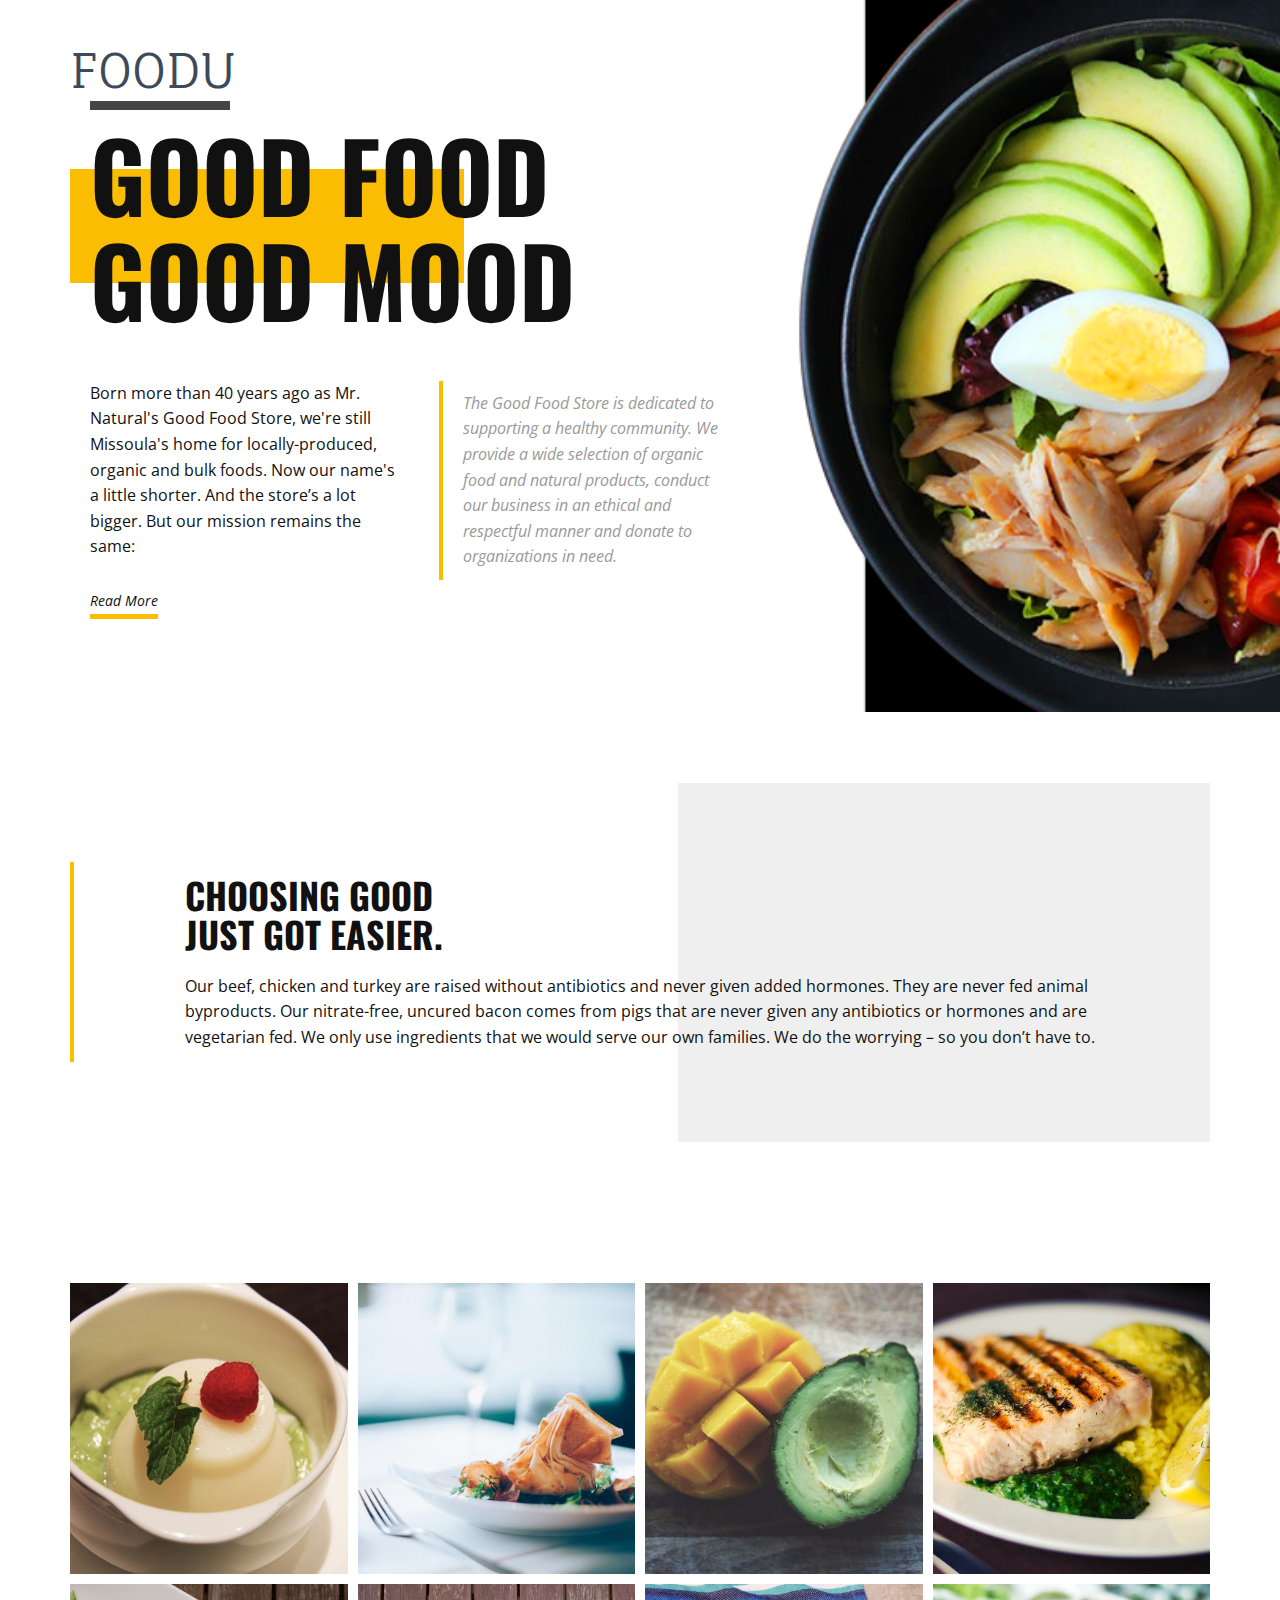
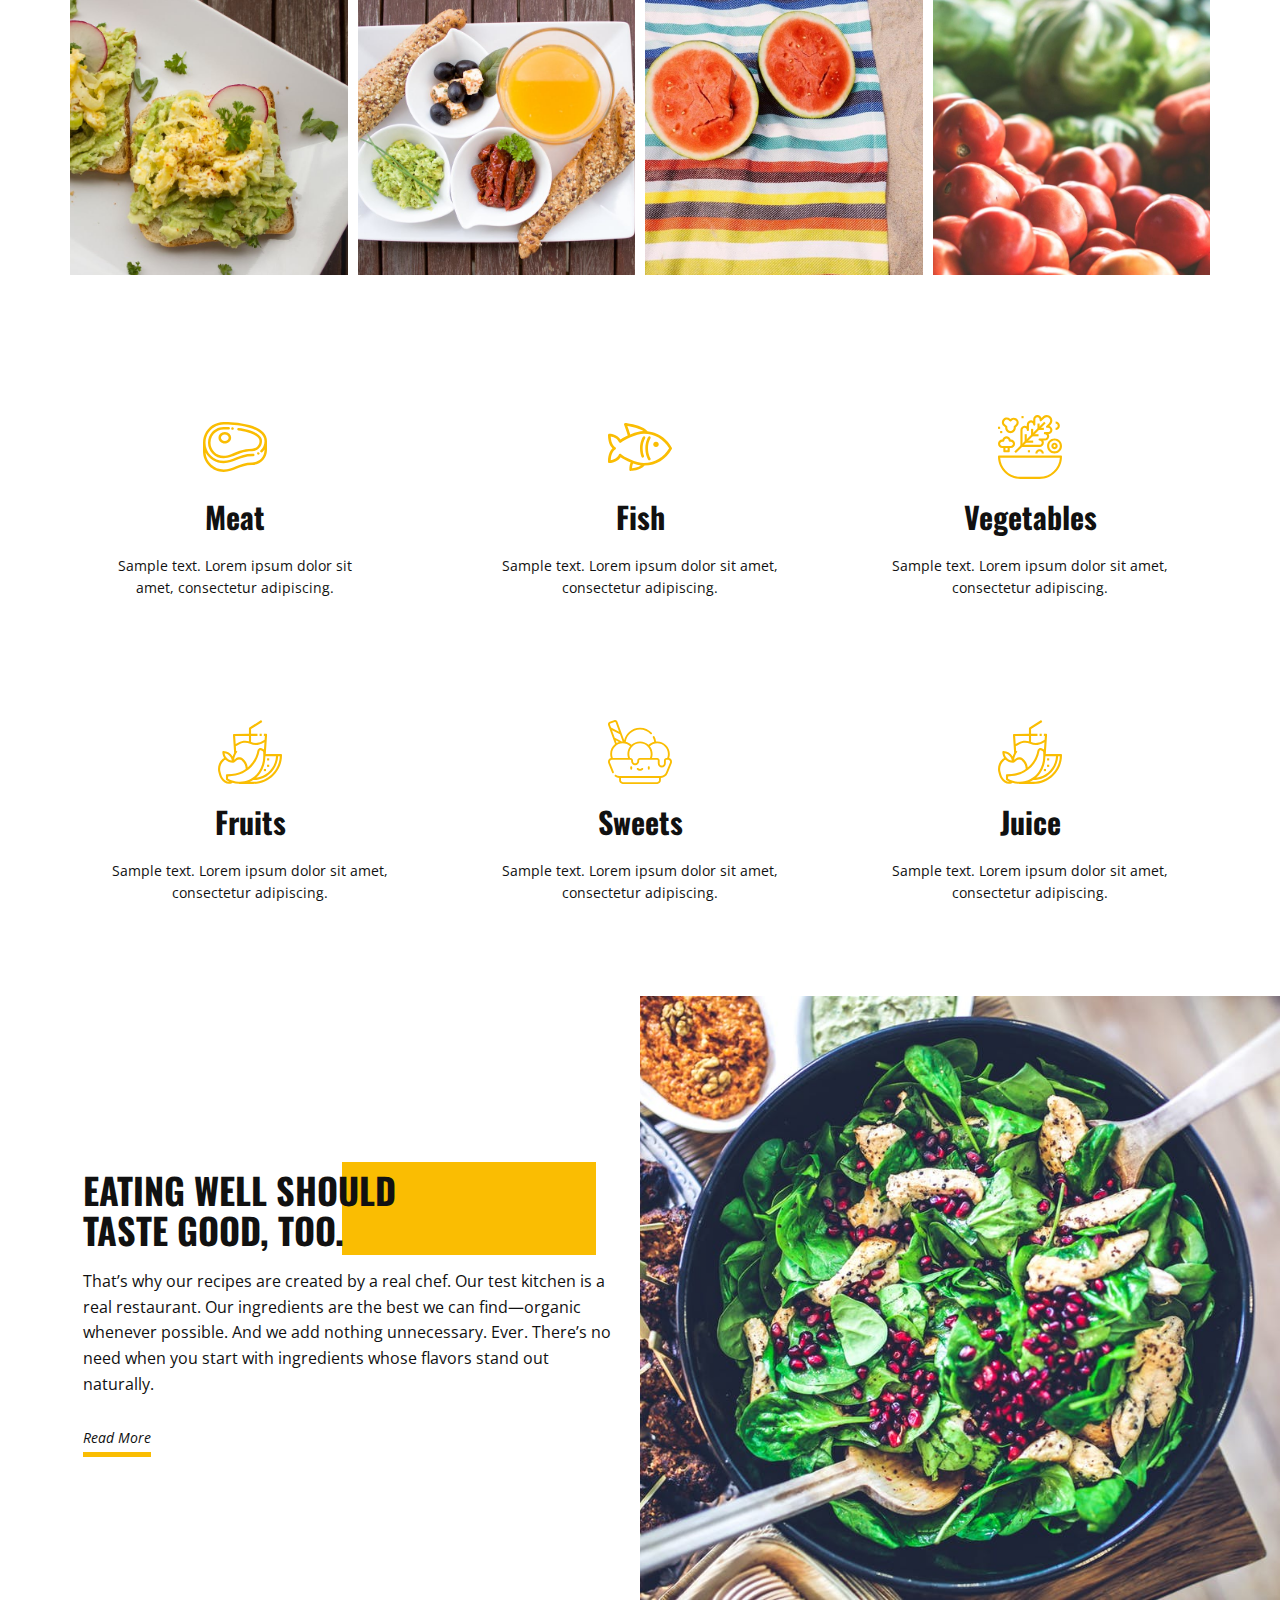
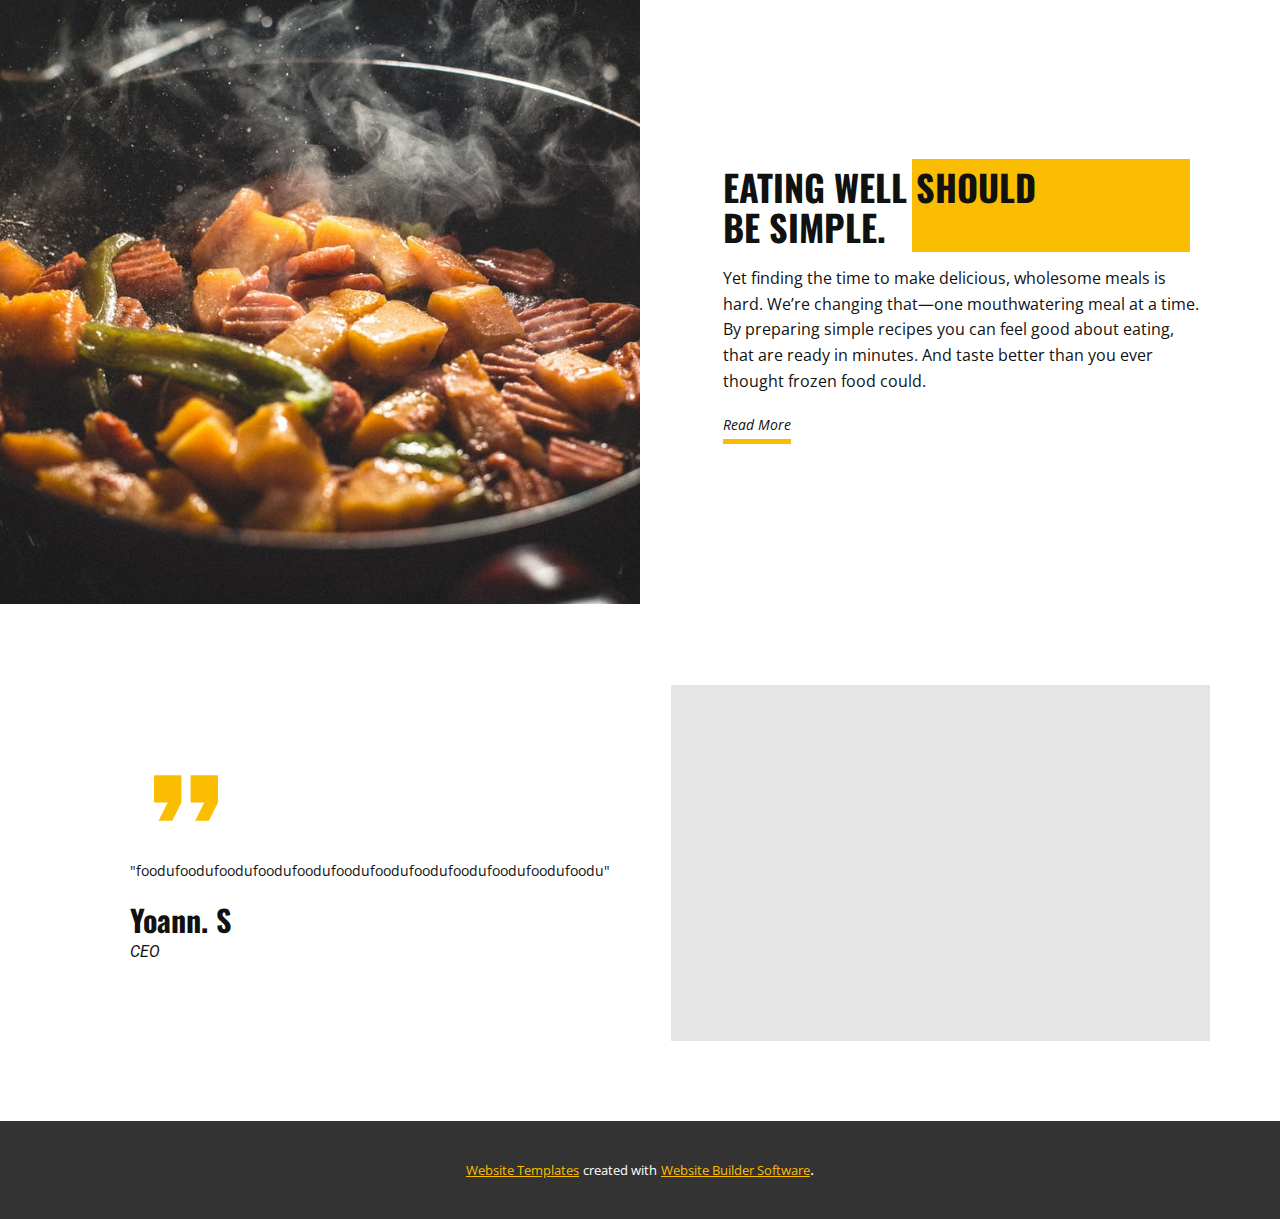
==== index.html @ 636ec225 "import nicepage template" ====
<!DOCTYPE html>
<html style="font-size: 16px;" lang="en"><head>
    <meta name="viewport" content="width=device-width, initial-scale=1.0">
    <meta charset="utf-8">
    <meta name="keywords" content="GOOD FOOD
GOOD MOOD, CHOOSING GOOD
JUST GOT EASIER., EATING WELL SHOULD TASTE GOOD, TOO., EATING WELL SHOULDBE SIMPLE.">
    <meta name="description" content="">
    <title>FOODU</title>
    <link rel="stylesheet" href="nicepage.css" media="screen">
<link rel="stylesheet" href="FOODU.css" media="screen">
    <script class="u-script" type="text/javascript" src="jquery-1.9.1.min.js" defer=""></script>
    <script class="u-script" type="text/javascript" src="nicepage.js" defer=""></script>
    <meta name="generator" content="Nicepage 5.5.0, nicepage.com">
    <link id="u-theme-google-font" rel="stylesheet" href="https://fonts.googleapis.com/css?family=Roboto:100,100i,300,300i,400,400i,500,500i,700,700i,900,900i|Open+Sans:300,300i,400,400i,500,500i,600,600i,700,700i,800,800i">
    <link id="u-page-google-font" rel="stylesheet" href="https://fonts.googleapis.com/css?family=Oswald:200,300,400,500,600,700|Fauna+One:400">
    
    
    
    
    
    
    
    
    <script type="application/ld+json">{
		"@context": "http://schema.org",
		"@type": "Organization",
		"name": ""
}</script>
    <meta name="theme-color" content="#fabd02">
    <meta property="og:title" content="FOODU">
    <meta property="og:type" content="website">
  <meta data-intl-tel-input-cdn-path="intlTelInput/"></head>
  <body data-home-page="https://website4109199.nicepage.io/FOODU.html?version=cc83114f-f279-48e8-bfd9-7472bf4fb6cc" data-home-page-title="FOODU" class="u-body u-xl-mode" data-lang="en"> 
    <section class="u-clearfix u-section-1" id="sec-5e06">
      <img src="images/d42af3f464955b038c7b12a3b7f259b6.png" alt="" class="u-expanded-height-lg u-expanded-height-md u-expanded-height-xl u-image u-image-default u-image-1" data-image-width="307" data-image-height="468">
      <h1 class="u-custom-font u-text u-text-default u-text-palette-2-dark-2 u-text-1">FOODU</h1>
      <div class="u-clearfix u-layout-wrap u-layout-wrap-1">
        <div class="u-layout" style="">
          <div class="u-layout-col" style="">
            <div class="u-size-30" style="">
              <div class="u-layout-row" style="">
                <div class="u-layout-cell u-left-cell u-right-cell u-size-60 u-layout-cell-1">
                  <div class="u-container-layout">
                    <div class="u-border-9 u-border-grey-dark-1 u-line u-line-horizontal u-line-1"></div>
                    <div class="u-palette-1-base u-shape u-shape-rectangle u-shape-1"></div>
                    <h1 class="u-custom-font u-font-oswald u-text u-title u-text-2">GOOD FOOD <br>GOOD MOOD&nbsp;<br>
                    </h1>
                  </div>
                </div>
              </div>
            </div>
            <div class="u-size-30">
              <div class="u-layout-row">
                <div class="u-layout-cell u-left-cell u-size-30 u-layout-cell-2">
                  <div class="u-container-layout">
                    <p class="u-text u-text-3">Born more than 40 years ago as Mr. Natural's Good Food Store, we're still Missoula's home for locally-produced, organic and bulk foods. Now our name's a little shorter. And the store’s a lot bigger. But our mission remains the same:</p>
                    <a href="#" class="u-border-5 u-border-palette-1-base u-link u-text-body-color u-link-1">Read More</a>
                  </div>
                </div>
                <div class="u-layout-cell u-right-cell u-size-30 u-layout-cell-3">
                  <div class="u-container-layout">
                    <blockquote class="u-custom-font u-text u-text-font u-text-grey-40 u-text-4">The Good Food Store is dedicated to supporting a healthy community. We provide a wide selection of organic food and natural products, conduct our business in an ethical and respectful manner and donate to organizations in need.</blockquote>
                  </div>
                </div>
              </div>
            </div>
          </div>
        </div>
      </div>
    </section>
    <section class="u-clearfix u-section-2" id="sec-4f2b">
      <div class="u-clearfix u-sheet u-sheet-1">
        <div class="u-align-left u-grey-10 u-opacity u-opacity-60 u-right-0 u-shape u-shape-1"></div>
        <div class="u-align-left u-group u-group-1">
          <div class="u-container-layout u-valign-middle u-container-layout-1">
            <h2 class="u-align-left-xs u-custom-font u-font-oswald u-text u-text-1">CHOOSING GOOD <br>JUST GOT EASIER.
            </h2>
            <p class="u-text u-text-2">Our beef, chicken and turkey are raised without antibiotics and never given added hormones. They are never fed animal byproducts. Our nitrate-free, uncured bacon comes from pigs that are never given any antibiotics or hormones and are vegetarian fed. We only use ingredients that we would serve our own families. We do the worrying – so you don’t have to.</p>
          </div>
        </div>
        <div class="u-align-left u-border-4 u-border-palette-1-base u-left-0 u-line u-line-vertical u-line-1"></div>
      </div>
    </section>
    <section class="u-clearfix u-section-3" id="sec-b7d1">
      <div class="u-clearfix u-sheet u-sheet-1">
        <div class="u-clearfix u-expanded-width u-gutter-10 u-layout-wrap u-layout-wrap-1">
          <div class="u-gutter-0 u-layout">
            <div class="u-layout-col">
              <div class="u-size-30">
                <div class="u-layout-row">
                  <div class="u-image u-layout-cell u-left-cell u-size-15 u-size-30-md u-image-1" data-image-width="1280" data-image-height="800">
                    <div class="u-container-layout"></div>
                  </div>
                  <div class="u-image u-layout-cell u-size-15 u-size-30-md u-image-2" data-image-width="1280" data-image-height="800">
                    <div class="u-container-layout"></div>
                  </div>
                  <div class="u-image u-layout-cell u-size-15 u-size-30-md u-image-3" data-image-width="1280" data-image-height="800">
                    <div class="u-container-layout"></div>
                  </div>
                  <div class="u-image u-layout-cell u-right-cell u-size-15 u-size-30-md u-image-4">
                    <div class="u-container-layout"></div>
                  </div>
                </div>
              </div>
              <div class="u-size-30">
                <div class="u-layout-row">
                  <div class="u-image u-layout-cell u-left-cell u-size-15 u-size-30-md u-image-5">
                    <div class="u-container-layout"></div>
                  </div>
                  <div class="u-image u-layout-cell u-size-15 u-size-30-md u-image-6">
                    <div class="u-container-layout"></div>
                  </div>
                  <div class="u-image u-layout-cell u-size-15 u-size-30-md u-image-7" data-image-width="1280" data-image-height="800">
                    <div class="u-container-layout"></div>
                  </div>
                  <div class="u-image u-layout-cell u-right-cell u-size-15 u-size-30-md u-image-8" data-image-width="1280" data-image-height="800">
                    <div class="u-container-layout"></div>
                  </div>
                </div>
              </div>
            </div>
          </div>
        </div>
      </div>
    </section>
    <section class="u-clearfix u-section-4" id="sec-9561">
      <div class="u-clearfix u-sheet u-sheet-1">
        <div class="u-clearfix u-expanded-width u-gutter-30 u-layout-wrap u-layout-wrap-1">
          <div class="u-gutter-0 u-layout">
            <div class="u-layout-col">
              <div class="u-size-30">
                <div class="u-layout-row">
                  <div class="u-layout-cell u-left-cell u-size-20 u-layout-cell-1">
                    <div class="u-container-layout u-container-layout-1"><span class="u-icon u-text-palette-1-base u-icon-1"><svg class="u-svg-link" preserveAspectRatio="xMidYMin slice" viewBox="0 0 512 512" style="undefined"><use xlink:href="#svg-7965"></use></svg><svg class="u-svg-content" viewBox="0 0 512 512" x="0px" y="0px" id="svg-7965" style="enable-background:new 0 0 512 512;"><g><g><path d="M468.467,125.688c-23.347-18.607-56.3-33.841-97.944-45.277c-80.091-21.994-170.408-24.368-205.522-24.368    C74.019,56.043,0,130.063,0,221.045v69.91c0,90.983,74.019,165.002,165.001,165.002c41.953,0,73.46-13.142,106.817-27.056    c34.496-14.389,70.165-29.267,120.331-29.267c66.086,0,119.851-53.766,119.851-119.851v-69.91    C512,177.034,497.353,148.71,468.467,125.688z M460.046,296.642c3.786,4.023,10.115,4.212,14.136,0.427    c6.782-6.386,12.748-13.501,17.818-21.162v3.876c0,55.059-44.793,99.851-99.851,99.851c-54.17,0-91.718,15.662-128.03,30.808    c-31.457,13.121-61.169,25.515-99.118,25.515c-76.82,0-139.869-60.053-144.693-135.678c28.08,51.073,82.409,85.766,144.693,85.766    c41.953,0,73.46-13.142,106.817-27.056c34.496-14.389,70.165-29.267,120.331-29.267c3.727,0,7.492-0.176,11.192-0.522    c5.499-0.515,9.539-5.39,9.024-10.889c-0.515-5.498-5.396-9.537-10.889-9.023c-3.083,0.288-6.22,0.435-9.327,0.435    c-54.17,0-91.718,15.662-128.03,30.808c-31.457,13.121-61.169,25.515-99.118,25.515c-79.954,0-145.001-65.047-145.001-145    c0-79.954,65.047-145.002,145.001-145.002c34.303,0,122.481,2.305,200.226,23.654C449.347,122.799,492,159.867,492,209.873    c0,27.295-11.492,53.769-31.528,72.633C456.451,286.292,456.26,292.621,460.046,296.642z"></path>
</g>
</g><g><g><path d="M451.823,303.025c-2.352-4.997-8.311-7.142-13.306-4.79c-0.072,0.033-0.167,0.08-0.238,0.115    c-4.939,2.47-6.941,8.477-4.472,13.416c1.752,3.504,5.284,5.53,8.953,5.53c1.482,0,2.986-0.331,4.404-1.028    C452.067,313.875,454.154,307.978,451.823,303.025z"></path>
</g>
</g><g><g><path d="M237.188,98.862l-0.515-0.042c-5.514-0.43-10.325,3.668-10.764,9.174c-0.439,5.505,3.668,10.324,9.173,10.764l0.511,0.04    c0.271,0.022,0.54,0.033,0.808,0.033c5.161,0,9.538-3.97,9.958-9.203C246.799,104.122,242.693,99.303,237.188,98.862z"></path>
</g>
</g><g><g><path d="M465.756,182.933c-9.919-19.604-31.989-36.546-65.599-50.354c-27.195-11.173-56.936-18.231-77.097-22.186    c-12.083-2.369-24.745-4.485-37.635-6.287c-5.467-0.772-10.523,3.048-11.289,8.519c-0.765,5.47,3.049,10.523,8.519,11.288    c12.53,1.752,24.829,3.807,36.556,6.107c68.69,13.471,115.599,36.048,128.699,61.94c2.752,5.441,4.09,11.3,4.09,17.912    c0,33.001-26.849,59.85-59.851,59.85c-33.368,0-65.771,5.453-99.061,16.672c-14.338,4.833-28.26,10.61-41.723,16.198    c-8.905,3.695-18.113,7.517-27.253,10.98c-23.065,8.742-40.744,12.472-59.111,12.472c-57.898,0-105.002-47.103-105.002-105    c0-57.898,47.104-105.002,105.002-105.002c11.295,0,22.762,0.214,34.08,0.636c1.921,0.071,3.844,0.148,5.768,0.233    c5.513,0.25,10.188-4.032,10.431-9.55c0.244-5.517-4.032-10.188-9.549-10.431c-1.97-0.087-3.94-0.166-5.906-0.239    C188.26,96.26,176.543,96.042,165,96.042c-68.926,0-125.002,56.075-125.002,125.002c0,68.925,56.075,125,125.002,125    c20.935,0,40.733-4.118,66.199-13.77c9.431-3.574,18.785-7.456,27.832-11.211c13.153-5.458,26.754-11.103,40.444-15.717    c31.198-10.514,61.512-15.625,92.674-15.625c44.03,0.002,79.851-35.819,79.851-79.848    C472,200.051,469.957,191.239,465.756,182.933z"></path>
</g>
</g><g><g><path d="M174.578,135.82c-27.956,0-50.701,20.625-50.701,45.977s22.745,45.977,50.701,45.977    c27.957,0,50.701-20.625,50.701-45.977S202.535,135.82,174.578,135.82z M174.578,207.773c-16.929,0-30.701-11.653-30.701-25.977    c0-14.323,13.772-25.977,30.701-25.977s30.701,11.653,30.701,25.977C205.279,196.12,191.507,207.773,174.578,207.773z"></path>
</g>
</g></svg></span>
                      <h3 class="u-align-center u-custom-font u-font-oswald u-text u-text-1">Meat</h3>
                      <p class="u-align-center u-text u-text-2">Sample text. Lorem ipsum dolor sit amet, consectetur adipiscing.</p>
                    </div>
                  </div>
                  <div class="u-layout-cell u-size-20 u-layout-cell-2">
                    <div class="u-container-layout"><span class="u-icon u-text-palette-1-base u-icon-2"><svg class="u-svg-link" preserveAspectRatio="xMidYMin slice" viewBox="0 0 511.997 511.997" style="undefined"><use xlink:href="#svg-b3a6"></use></svg><svg class="u-svg-content" viewBox="0 0 511.997 511.997" x="0px" y="0px" id="svg-b3a6" style="enable-background:new 0 0 511.997 511.997;"><g><g><g><path d="M510.646,261.469C468.003,185.134,397.9,138.456,315.733,129.806c-41.195-52.03-170.456-65.211-176.035-65.754     c-3.635-0.375-7.292,1.208-9.521,4.167c-2.24,2.938-2.792,6.833-1.458,10.281c12.673,32.896,25.656,70.313,29.092,85.621     c-23.473,10.741-43.99,22.163-57.217,31.681c-28.688-45.896-87.25-46.469-89.927-46.469C4.771,149.333,0,154.104,0,160     c0,61.802,21.542,92.823,35.948,106.667C21.542,280.51,0,311.531,0,373.333C0,379.229,4.771,384,10.667,384     c2.677,0,61.24-0.573,89.927-46.469c17.573,12.646,47.957,28.637,81.159,41.931c-7.337,11.867-11.086,30.742-11.086,57.871     c0,5.896,4.771,10.667,10.667,10.667c3.172,0,75.708-0.629,111.832-43.003c91.87-1.775,170.978-49.891,217.48-133.133     C512.448,268.635,512.448,264.698,510.646,261.469z M154.906,87.417c35.841,5.188,94.682,17.952,127.934,40.799     c-30.66,1.198-69.78,12.79-105.243,27.336C172.875,136.802,162.398,107.509,154.906,87.417z M192.25,426.052     c1.421-29.671,8.267-37.254,10.186-38.806c20.786,7.296,41.846,13.094,60.969,16.004     C240.266,419.531,208.723,424.598,192.25,426.052z M201.198,386.854l0.004-0.029c0.029,0.01,0.059,0.018,0.087,0.029     C201.229,386.846,201.262,386.863,201.198,386.854z M288,384c-62.333,0-164.25-51.177-183.125-70.49     c-2.021-2.073-4.781-3.208-7.625-3.208c-0.646,0-1.302,0.063-1.948,0.177c-3.49,0.646-6.438,3-7.844,6.26     c-14.396,33.385-48.25,42.5-65.844,44.99c3.333-66.844,34.969-84.708,36.594-85.573c3.51-1.802,5.677-5.438,5.729-9.385     c0.052-3.99-2.188-7.708-5.719-9.583c-1.427-0.76-33.25-18.5-36.604-85.521c17.583,2.573,51.562,11.823,65.844,44.927     c1.406,3.26,4.354,5.615,7.844,6.26c3.521,0.656,7.094-0.49,9.573-3.031c18.875-19.313,120.792-70.49,183.125-70.49     c84.219,0,157.167,42.677,201.042,117.333C445.167,341.323,372.219,384,288,384z"></path><path d="M320,266.666c0-49.083,19.365-79.146,19.563-79.448c3.229-4.917,1.875-11.521-3.021-14.771     c-4.896-3.229-11.5-1.906-14.75,2.969c-0.948,1.417-23.125,35.333-23.125,91.25c0,55.917,22.177,89.833,23.125,91.25     c2.052,3.083,5.438,4.75,8.885,4.75c2.031,0,4.083-0.583,5.906-1.792c4.906-3.271,6.229-9.885,2.958-14.792     C339.344,345.792,320,316.198,320,266.666z"></path><path d="M293.875,172.448c-4.906-3.229-11.49-1.906-14.75,2.969C278.177,176.833,256,210.75,256,266.666     c0,29.865,6.437,53.333,11.844,67.76c1.604,4.281,5.667,6.927,9.99,6.927c1.24,0,2.51-0.219,3.74-0.677     c5.521-2.063,8.313-8.208,6.25-13.729c-4.781-12.781-10.49-33.615-10.49-60.281c0-49.083,19.365-79.146,19.563-79.448     C300.125,182.302,298.771,175.698,293.875,172.448z"></path><circle cx="383.999" cy="234.665" r="21.333"></circle>
</g>
</g>
</g></svg></span>
                      <h3 class="u-align-center u-custom-font u-font-oswald u-text u-text-3">Fish</h3>
                      <p class="u-align-center u-text u-text-4">Sample text. Lorem ipsum dolor sit amet, consectetur adipiscing.</p>
                    </div>
                  </div>
                  <div class="u-layout-cell u-right-cell u-size-20 u-layout-cell-3">
                    <div class="u-container-layout"><span class="u-icon u-text-palette-1-base u-icon-3"><svg class="u-svg-link" preserveAspectRatio="xMidYMin slice" viewBox="0 0 512.001 512.001" style="undefined"><use xlink:href="#svg-a5da"></use></svg><svg class="u-svg-content" viewBox="0 0 512.001 512.001" x="0px" y="0px" id="svg-a5da" style="enable-background:new 0 0 512.001 512.001;"><g><g><path d="M503.45,324.28H8.55c-4.71,0-8.533,3.814-8.533,8.533c0,98.801,80.379,179.188,179.188,179.188h153.59    c98.801,0,179.188-80.387,179.188-179.188C511.983,328.094,508.169,324.28,503.45,324.28z M332.795,494.935h-153.59    c-86.531,0-157.447-68.143-161.901-153.59h477.391C490.242,426.792,419.326,494.935,332.795,494.935z"></path>
</g>
</g><g><g><path d="M435.223,119.545c0-0.623-0.009-1.246-0.068-2.193c-1.314-14.147-11.041-25.769-23.883-30.129l9.659-9.659    c16.75-16.408,18.431-42.655,3.771-61.188c-15.7-19.079-43.995-21.793-63.066-6.101c-1.084,0.896-2.133,1.843-3.183,2.893    l-10.495,10.649c-4.403-12.774-16.05-22.433-30.402-23.764c-18.9-1.032-34.899,13.473-35.914,32.262    c-0.034,0.623-0.043,1.246-0.043,1.86v13.081c-5.017-2.91-10.828-4.582-17.031-4.591c-0.614,0-1.246,0.017-2.193,0.068    c-18.243,1.698-32.279,17.373-31.972,35.547v11.605c-5.12-2.961-10.956-4.548-17.031-4.557c-0.614,0-1.237,0.017-2.184,0.068    c-18.252,1.698-32.288,17.373-31.981,35.548v126.541c0,4.719,3.823,8.533,8.533,8.533h145.057    c18.823,0,34.131-15.308,34.122-34.114c0-6.212-1.664-12.04-4.582-17.065h11.528c18.328,0.503,34.003-13.738,35.718-32.314    c0.367-6.946-1.374-13.516-4.667-19.096c7.662-0.853,14.753-4.241,20.282-9.753C431.647,137.242,435.214,128.675,435.223,119.545z     M413.148,131.593c-3.225,3.208-7.5,4.975-12.065,4.975c-0.009,0-0.017,0-0.026,0h-25.598c-4.719,0-8.533,3.823-8.533,8.533    s3.814,8.533,8.533,8.533l0.939,0.026c9.403,0.503,16.639,8.558,16.161,17.62c-0.87,9.403-8.848,16.682-18.55,16.485h-41.213    c-4.719,0-8.533,3.823-8.533,8.533s3.814,8.533,8.533,8.533c9.412,0,17.066,7.654,17.066,17.066s-7.654,17.066-17.066,17.066    H196.271V120.799c-0.162-9.446,7.091-17.526,16.161-18.38l0.93-0.026c9.395,0.008,17.031,7.654,17.04,17.04v0.06    c0,4.71,3.814,8.533,8.524,8.533c0.009,0,0.009,0,0.009,0c4.71,0,8.524-3.814,8.533-8.524v-0.008V78.135    c-0.162-9.446,7.091-17.526,16.161-18.38l0.922-0.026c9.403,0.017,17.04,7.662,17.049,17.057v0.051    c0,4.71,3.814,8.533,8.524,8.533c0.009,0,0.009,0,0.009,0c4.71,0,8.524-3.814,8.533-8.524v-0.009V34.174l0.026-0.947    c0.495-9.395,8.362-16.63,17.612-16.161c9.42,0.879,16.664,8.959,16.485,18.567v7.082c0,3.456,2.091,6.579,5.299,7.893    c3.183,1.314,6.886,0.563,9.309-1.911l23.149-23.491c0.631-0.623,1.28-1.212,1.954-1.766c11.809-9.71,29.31-8.021,38.935,3.652    c9.113,11.536,8.063,27.987-2.5,38.338l-22.441,22.441c-2.44,2.44-3.174,6.109-1.852,9.301c1.314,3.183,4.437,5.265,7.884,5.265    h7.082c0.179,0,0.307,0,0.452,0c9.318,0,17.236,7.185,18.072,16.161l0.026,0.939C418.148,124.093,416.374,128.376,413.148,131.593    z"></path>
</g>
</g><g><g><rect x="87.075" y="170.67" transform="matrix(0.7071 -0.7071 0.7071 0.7071 -51.7312 233.5161)" width="337.877" height="17.065"></rect>
</g>
</g><g><g><rect x="315.713" y="68.348" width="17.066" height="42.664"></rect>
</g>
</g><g><g><rect x="264.516" y="111.012" width="17.066" height="51.197"></rect>
</g>
</g><g><g><rect x="213.319" y="153.59" width="17.066" height="59.729"></rect>
</g>
</g><g><g><rect x="324.245" y="102.479" width="42.664" height="17.065"></rect>
</g>
</g><g><g><rect x="273.049" y="153.59" width="51.197" height="17.065"></rect>
</g>
</g><g><g><rect x="221.852" y="204.787" width="59.729" height="17.066"></rect>
</g>
</g><g><g><path d="M159.281,39.473c-0.008-0.017-0.026-0.034-0.034-0.051c-12.04-18.03-36.512-22.928-54.533-10.888    c-0.563,0.367-1.118,0.759-1.749,1.229l-3.072,2.338l-2.952-2.125C81.326,15.411,56.777,16,41.913,31.427    c-7.278,7.543-11.186,17.475-10.99,27.962c0.196,10.487,4.454,20.265,11.989,27.535c2.193,2.116,4.633,3.976,7.261,5.529    l7.185,5.615v4.369c0,23.525,19.139,42.664,42.664,42.664s42.664-19.148,42.655-42.672v-4.369l7.552-5.896    C166.568,79.765,170.536,56.616,159.281,39.473z M139.818,78.647l-10.922,8.533c-2.065,1.613-3.277,4.096-3.277,6.724v8.533    c0,14.113-11.485,25.598-25.598,25.598c-14.113,0-25.598-11.485-25.598-25.598v-8.533c0-2.628-1.203-5.111-3.277-6.724    l-10.922-8.533c-0.324-0.256-0.674-0.486-1.032-0.691c-1.604-0.913-3.089-2.022-4.42-3.311c-4.266-4.113-6.673-9.642-6.784-15.564    c-0.111-5.922,2.099-11.536,6.212-15.803c4.343-4.505,10.154-6.775,15.973-6.775c5.546,0,11.101,2.056,15.402,6.212    c0.29,0.273,0.597,0.538,0.93,0.776l8.533,6.144c3.038,2.193,7.159,2.142,10.146-0.128l8.994-6.766    c4.949-3.311,10.879-4.471,16.716-3.319c5.819,1.16,10.845,4.514,14.147,9.446C151.372,58.544,149.119,71.582,139.818,78.647z"></path>
</g>
</g><g><g><rect x="187.721" y="8.533" width="17.066" height="17.065"></rect>
</g>
</g><g><g><rect x="238.918" y="281.582" width="17.065" height="17.065"></rect>
</g>
</g><g><g><path d="M460.787,51.24v17.066c9.412,0,17.066,7.654,17.066,17.065s-7.654,17.066-17.066,17.066v17.065    c18.823,0,34.131-15.308,34.131-34.131C494.918,66.548,479.61,51.24,460.787,51.24z"></path>
</g>
</g><g><g><rect x="17.066" y="128.077" width="17.065" height="17.066"></rect>
</g>
</g><g><g><rect x="0.017" y="93.946" width="17.065" height="17.066"></rect>
</g>
</g><g><g><path d="M332.795,273.083c-18.823,0-34.131,15.308-34.131,34.131h17.066c0-9.412,7.654-17.066,17.065-17.066    c9.412,0,17.066,7.654,17.066,17.066h17.065C366.926,288.391,351.618,273.083,332.795,273.083z"></path>
</g>
</g><g><g><path d="M102.411,196.288h-1.075C97.53,181.586,84.159,170.69,68.28,170.69s-29.259,10.896-33.056,25.598h-1.075    c-18.823,0-34.131,15.308-34.131,34.131c0,18.823,15.308,34.131,34.131,34.131h68.262c18.823,0,34.131-15.308,34.131-34.131    C136.542,211.596,121.234,196.288,102.411,196.288z M102.411,247.493H34.148c-9.412,0-17.066-7.654-17.066-17.065    c0-9.412,7.654-17.066,17.066-17.066h8.533c4.71,0,8.533-3.823,8.533-8.533c0-9.412,7.654-17.065,17.066-17.065    s17.066,7.654,17.066,17.065c0,4.71,3.823,8.533,8.533,8.533h8.533c9.412,0,17.066,7.654,17.066,17.066    C119.476,239.84,111.822,247.493,102.411,247.493z"></path>
</g>
</g><g><g><path d="M85.345,247.485H51.214c-4.71,0-8.533,3.823-8.533,8.533v34.131c0,4.719,3.823,8.533,8.533,8.533h34.131    c4.71,0,8.533-3.814,8.533-8.533v-34.131C93.878,251.308,90.055,247.485,85.345,247.485z M76.812,281.616H59.747v-17.065h17.066    V281.616z"></path>
</g>
</g><g><g><path d="M452.254,221.887c-14.113,0-25.598,11.485-25.598,25.598s11.485,25.598,25.598,25.598    c14.113,0,25.598-11.485,25.598-25.598S466.367,221.887,452.254,221.887z M452.254,256.026c-4.71,0-8.533-3.831-8.533-8.533    c0-4.702,3.823-8.533,8.533-8.533s8.533,3.823,8.533,8.533C460.787,252.204,456.964,256.026,452.254,256.026z"></path>
</g>
</g><g><g><path d="M452.254,187.756c-32.928,0-59.729,26.793-59.729,59.729s26.801,59.729,59.729,59.729    c32.928,0,59.729-26.793,59.729-59.729S485.182,187.756,452.254,187.756z M452.254,290.157c-23.525,0-42.664-19.147-42.664-42.664    c0-23.525,19.139-42.664,42.664-42.664c23.525,0,42.664,19.139,42.664,42.664C494.918,271.018,475.779,290.157,452.254,290.157z"></path>
</g>
</g></svg></span>
                      <h3 class="u-align-center u-custom-font u-font-oswald u-text u-text-5">Vegetables</h3>
                      <p class="u-align-center u-text u-text-6">Sample text. Lorem ipsum dolor sit amet, consectetur adipiscing.</p>
                    </div>
                  </div>
                </div>
              </div>
              <div class="u-size-30">
                <div class="u-layout-row">
                  <div class="u-layout-cell u-left-cell u-size-20 u-layout-cell-4">
                    <div class="u-container-layout"><span class="u-icon u-text-palette-1-base u-icon-4"><svg class="u-svg-link" preserveAspectRatio="xMidYMin slice" viewBox="0 0 480.059 480.059" style="undefined"><use xlink:href="#svg-2e9a"></use></svg><svg class="u-svg-content" viewBox="0 0 480.059 480.059" x="0px" y="0px" id="svg-2e9a" style="enable-background:new 0 0 480.059 480.059;"><g><g><rect x="312.065" y="103.644" transform="matrix(1 -0.0054 0.0054 1 -0.5963 1.7244)" width="16" height="16"></rect>
</g>
</g><g><g><path d="M472.059,255.405h-113.6l9.6-143.472c0.14-2.216-0.639-4.392-2.152-6.016c-1.565-1.542-3.653-2.438-5.848-2.512l-16,0.088    l0.08,16h7.408l-1.912,28.616l-23.2,12.872c-24.16,13.333-53.163,14.608-78.4,3.448v-44.448l48.04-0.248l-0.08-16l-47.936,0.248    V67.797l84.296-53.6l-8.592-13.544l-88,56c-2.308,1.469-3.705,4.016-3.704,6.752v40.656l-111.96,0.576    c-4.418,0.025-7.979,3.628-7.954,8.046c0.001,0.164,0.007,0.327,0.018,0.49l8.904,133.52c-4.673,8.497-8.428,17.468-11.2,26.76    c-14.04-25.117-40.553-40.69-69.328-40.72c-4.418,0-8,3.582-8,8c-0.012,15.525,4.551,30.71,13.12,43.656    c-3.465,1.706-6.693,3.857-9.6,6.4l-2.32,2.048c-28.226,24.792-40.025,63.401-30.48,99.736l4.888,18.888    c6.135,23.72,20.805,44.343,41.2,57.92c17.587,11.805,40.327,12.688,58.776,2.28l-0.448-0.8    c14.976,4.431,30.431,7.042,46.032,7.776c1.6,0.08,3.2,0.08,4.856,0.112v0.656h105.496c119.187,0.106,215.894-96.428,216-215.616    c0-0.128,0-0.256,0-0.384C480.059,258.987,476.477,255.405,472.059,255.405z M355.402,275.765v-4.36h79.672    c-3.08,64.858-42.504,122.422-101.864,148.736c-14.812,6.548-30.486,10.942-46.544,13.048    c12.003-10.453,22.596-22.423,31.512-35.608C342.511,361.623,355.48,319.183,355.402,275.765z M232.059,120.061v38.68    c-26.24-7.274-54.285-3.992-78.136,9.144l-21.296,11.832l-3.936-59.128L232.059,120.061z M145.21,238.949l0.976-1.264    l-10.216-7.88l-2.168-32.408l27.856-15.528c24.373-13.474,53.674-14.661,79.056-3.2c29.996,13.57,64.639,12.176,93.448-3.76    l14.136-7.848l-3.584,53.792c-1.785-1.374-3.736-2.516-5.808-3.4l-11.952-4.984c-6.382-2.679-13.639-2.296-19.704,1.04    c-6.217,3.403-10.533,9.467-11.712,16.456c-8.482,49.146-34.087,93.704-72.28,125.776c-2.813-24.318-14.532-46.732-32.896-62.92    l-2.32-2.048c-16.149-14.377-40.405-14.718-56.952-0.8l-10.072,8.4C123.537,276.736,131.9,256.193,145.21,238.949z     M103.483,303.653c-28.245-3.892-50.452-26.099-54.344-54.344C77.378,253.211,99.58,275.413,103.483,303.653z M58.218,456.077    c-17.118-11.401-29.432-28.713-34.584-48.624l-4.896-18.88c-8.008-30.52,1.919-62.945,25.64-83.752v0l2.32-2.048    c2.841-2.423,6.142-4.249,9.704-5.368c14.832,14.623,34.828,22.814,55.656,22.8c0.51-0.052,1.014-0.154,1.504-0.304    c4.548-0.291,8.89-2.007,12.408-4.904l15.32-12.8c10.5-8.825,25.886-8.604,36.128,0.52l2.32,2.048    c17.954,15.814,28.227,38.595,28.192,62.52c-31.124,21.833-67.561,34.864-105.472,37.72l-35.432,2.664    c-4.182,0.315-7.412,3.806-7.4,8v29.144c0.009,2.849,1.532,5.479,4,6.904l1.112,0.656c6.547,3.801,13.311,7.218,20.256,10.232    C75.579,463.65,66.097,461.338,58.218,456.077z M154.459,462.653l-0.008,0.008c-27.651-1.316-54.622-9.015-78.8-22.496v-17.096    l28-2.112c104.155-7.794,189.704-85.347,207.648-188.24c0.354-2.189,1.697-4.092,3.64-5.16c1.797-1,3.955-1.115,5.848-0.312    l11.952,4.992c4.023,1.667,6.643,5.597,6.632,9.952v33.6c0.071,40.226-11.941,79.546-34.48,112.864    C271.247,438.055,214.126,466.154,154.459,462.653z M264.059,463.405h-25.496c8.837-3.804,17.362-8.295,25.496-13.432v0.744    c26.051,0.049,51.82-5.386,75.632-15.952c65.139-28.881,108.293-92.172,111.384-163.36h12.824    C459.71,378.712,371.447,463.513,264.059,463.405z"></path>
</g>
</g><g><g><rect x="368.059" y="287.405" width="16" height="16"></rect>
</g>
</g><g><g><rect x="344.059" y="367.405" width="16" height="16"></rect>
</g>
</g><g><g><rect x="368.059" y="335.405" width="16" height="16"></rect>
</g>
</g></svg></span>
                      <h3 class="u-align-center u-custom-font u-font-oswald u-text u-text-7">Fruits</h3>
                      <p class="u-align-center u-text u-text-8">Sample text. Lorem ipsum dolor sit amet, consectetur adipiscing.</p>
                    </div>
                  </div>
                  <div class="u-layout-cell u-size-20 u-layout-cell-5">
                    <div class="u-container-layout"><span class="u-icon u-text-palette-1-base u-icon-5"><svg class="u-svg-link" preserveAspectRatio="xMidYMin slice" viewBox="0 0 511.999 511.999" style="undefined"><use xlink:href="#svg-49cb"></use></svg><svg class="u-svg-content" viewBox="0 0 511.999 511.999" x="0px" y="0px" id="svg-49cb" style="enable-background:new 0 0 511.999 511.999;"><g><g><g><path d="M333.755,390.024v-11.66c0-4.143-3.358-7.5-7.5-7.5c-4.142,0-7.5,3.357-7.5,7.5v11.66c0,4.142,3.358,7.5,7.5,7.5     C330.397,397.524,333.755,394.167,333.755,390.024z"></path><path d="M193.27,390.024v-11.66c0-4.143-3.358-7.5-7.5-7.5c-4.142,0-7.5,3.357-7.5,7.5v11.66c0,4.142,3.358,7.5,7.5,7.5     C189.912,397.524,193.27,394.167,193.27,390.024z"></path><path d="M256.013,406.476c9.266,0,18.077-4.013,24.174-11.009c2.721-3.123,2.396-7.86-0.727-10.582     c-3.124-2.721-7.86-2.396-10.582,0.727c-3.247,3.727-7.937,5.864-12.865,5.864c-4.928,0-9.618-2.138-12.865-5.864     c-2.722-3.122-7.458-3.447-10.582-0.727c-3.122,2.722-3.448,7.459-0.727,10.582C237.936,402.465,246.747,406.476,256.013,406.476     z"></path><path d="M506.747,316.856c-4.226-6.272-10.534-10.668-17.668-12.536c3.552-10.404,5.352-21.281,5.352-32.461     c0-55.526-45.174-100.7-100.701-100.7c-3.108,0-6.201,0.154-9.273,0.439c-2.094-13.519-6.283-26.531-12.51-38.773     c-1.879-3.692-6.395-5.164-10.085-3.284c-3.692,1.878-5.163,6.393-3.285,10.085c5.535,10.881,9.249,22.451,11.09,34.473     c-16.684,4.122-32.174,12.467-44.829,24.323c-18.019-16.897-42.232-27.263-68.825-27.263c-26.593,0-50.806,10.366-68.825,27.263     c-12.655-11.856-28.145-20.201-44.827-24.323c3.963-25.801,16.609-49.492,36.059-67.287     c21.234-19.426,48.79-30.124,77.593-30.124c31.807,0,61.401,12.697,83.331,35.751c2.855,3.001,7.603,3.119,10.603,0.266     c3.002-2.855,3.12-7.603,0.265-10.604c-24.79-26.062-58.244-40.413-94.2-40.413c-32.559,0-63.711,12.095-87.717,34.056     c-19.495,17.833-32.943,40.914-38.865,66.254L75.588,14.069C73.636,8.707,69.712,4.424,64.54,2.012     C59.368-0.398,53.566-0.652,48.203,1.3L14.079,13.721c-5.363,1.952-9.645,5.875-12.057,11.047     C-0.39,29.94-0.644,35.742,1.308,41.105l55.096,151.374c-23.607,18.446-38.81,47.17-38.81,79.382     c0,11.18,1.8,22.057,5.352,32.459c-7.135,1.868-13.443,6.263-17.669,12.536c-5.713,8.48-6.832,19.201-2.99,28.678l30.666,75.664     c1.556,3.839,5.929,5.689,9.768,4.134c3.838-1.557,5.689-5.93,4.133-9.769l-30.667-75.664     c-1.993-4.917-1.436-10.262,1.529-14.662c2.964-4.401,7.708-6.925,13.014-6.925h2.85c0.009,0,0.018,0.002,0.028,0.002     c0.012,0,0.025-0.002,0.037-0.002h146.88c2.526,0,4.582,2.056,4.582,4.582v6.409c0,17.746,14.438,32.183,32.183,32.183     s32.183-14.438,32.183-32.183v-6.409c0-2.526,2.056-4.582,4.582-4.582h86.604c0.012,0,0.024,0.002,0.037,0.002     c0.009,0,0.018-0.002,0.028-0.002h53.005c2.526,0,4.582,2.056,4.582,4.582v24.82c0,17.746,14.438,32.183,32.183,32.183     s32.184-14.438,32.184-32.183v-24.82c0-2.526,2.056-4.582,4.582-4.582h11.118c0.012,0,0.025,0.002,0.037,0.002     c0.009,0,0.018-0.002,0.027-0.002h2.85c5.306,0,10.05,2.523,13.014,6.925c2.965,4.4,3.522,9.745,1.529,14.662l-32.496,80.177     c-6.962,17.177-23.435,28.275-41.968,28.275H90.651c-9.358,0-18.354-2.842-26.014-8.218c-3.389-2.376-8.068-1.559-10.447,1.832     c-2.379,3.39-1.56,8.067,1.831,10.447c9.726,6.825,21.07,10.573,32.906,10.906v19.625c0,16.022,13.035,29.058,29.057,29.058     h276.056c16.022,0,29.057-13.035,29.057-29.058v-19.625c23.965-0.671,45.095-15.277,54.145-37.607l32.495-80.177     C513.579,336.058,512.461,325.337,506.747,316.856z M15.404,35.974c-0.582-1.598-0.506-3.326,0.212-4.867     c0.719-1.541,1.995-2.71,3.593-3.291l34.125-12.421c1.597-0.583,3.327-0.505,4.867,0.212c1.541,0.719,2.71,1.994,3.292,3.593     l27.088,74.423l-64.29-33.236L15.404,35.974z M54.009,142.04l-22.15-60.854l64.29,33.235l20.658,56.758     c-1.994,0.029-3.975,0.112-5.939,0.256L54.009,142.04z M87.195,176.081c-6.27,2.041-12.272,4.681-17.938,7.853l-7.678-21.096     L87.195,176.081z M38.551,303.312c-3.955-9.995-5.958-20.553-5.958-31.452c0-47.255,38.445-85.701,85.702-85.701     c21.848,0,42.907,8.423,58.736,23.302c-13.593,17.168-21.72,38.851-21.72,62.399c0,10.818,1.687,21.354,5.015,31.452H38.551z      M335.756,303.312h-81.699c-10.797,0-19.582,8.784-19.582,19.582v6.409c0,9.475-7.708,17.184-17.184,17.184     c-9.476,0-17.184-7.709-17.184-17.184v-6.409c0-10.798-8.785-19.582-19.582-19.582h-4.257     c-3.955-9.996-5.958-20.553-5.958-31.452c0-47.255,38.445-85.701,85.702-85.701c47.256,0,85.702,38.445,85.702,85.701     C341.713,282.759,339.71,293.316,335.756,303.312z M473.473,303.312h-6.213c-10.797,0-19.582,8.784-19.582,19.582v24.82     c0,9.475-7.708,17.184-17.184,17.184s-17.184-7.709-17.184-17.184v-24.82c0-10.798-8.785-19.582-19.582-19.582h-42.031     c3.328-10.099,5.015-20.634,5.015-31.452c0-23.548-8.127-45.23-21.72-62.399c15.829-14.879,36.888-23.302,58.736-23.302     c47.256,0,85.702,38.445,85.702,85.701C479.432,282.759,477.428,293.317,473.473,303.312z M408.097,482.942     c0,7.751-6.306,14.058-14.057,14.058H117.985c-7.751,0-14.057-6.307-14.057-14.058V463.35h304.169V482.942z"></path>
</g>
</g>
</g></svg></span>
                      <h3 class="u-align-center u-custom-font u-font-oswald u-text u-text-9">Sweets</h3>
                      <p class="u-align-center u-text u-text-10">Sample text. Lorem ipsum dolor sit amet, consectetur adipiscing.</p>
                    </div>
                  </div>
                  <div class="u-layout-cell u-right-cell u-size-20 u-layout-cell-6">
                    <div class="u-container-layout"><span class="u-icon u-text-palette-1-base u-icon-6"><svg class="u-svg-link" preserveAspectRatio="xMidYMin slice" viewBox="0 0 480.059 480.059" style="undefined"><use xlink:href="#svg-28f4"></use></svg><svg class="u-svg-content" viewBox="0 0 480.059 480.059" x="0px" y="0px" id="svg-28f4" style="enable-background:new 0 0 480.059 480.059;"><g><g><rect x="312.065" y="103.644" transform="matrix(1 -0.0054 0.0054 1 -0.5963 1.7244)" width="16" height="16"></rect>
</g>
</g><g><g><path d="M472.059,255.405h-113.6l9.6-143.472c0.14-2.216-0.639-4.392-2.152-6.016c-1.565-1.542-3.653-2.438-5.848-2.512l-16,0.088    l0.08,16h7.408l-1.912,28.616l-23.2,12.872c-24.16,13.333-53.163,14.608-78.4,3.448v-44.448l48.04-0.248l-0.08-16l-47.936,0.248    V67.797l84.296-53.6l-8.592-13.544l-88,56c-2.308,1.469-3.705,4.016-3.704,6.752v40.656l-111.96,0.576    c-4.418,0.025-7.979,3.628-7.954,8.046c0.001,0.164,0.007,0.327,0.018,0.49l8.904,133.52c-4.673,8.497-8.428,17.468-11.2,26.76    c-14.04-25.117-40.553-40.69-69.328-40.72c-4.418,0-8,3.582-8,8c-0.012,15.525,4.551,30.71,13.12,43.656    c-3.465,1.706-6.693,3.857-9.6,6.4l-2.32,2.048c-28.226,24.792-40.025,63.401-30.48,99.736l4.888,18.888    c6.135,23.72,20.805,44.343,41.2,57.92c17.587,11.805,40.327,12.688,58.776,2.28l-0.448-0.8    c14.976,4.431,30.431,7.042,46.032,7.776c1.6,0.08,3.2,0.08,4.856,0.112v0.656h105.496c119.187,0.106,215.894-96.428,216-215.616    c0-0.128,0-0.256,0-0.384C480.059,258.987,476.477,255.405,472.059,255.405z M355.402,275.765v-4.36h79.672    c-3.08,64.858-42.504,122.422-101.864,148.736c-14.812,6.548-30.486,10.942-46.544,13.048    c12.003-10.453,22.596-22.423,31.512-35.608C342.511,361.623,355.48,319.183,355.402,275.765z M232.059,120.061v38.68    c-26.24-7.274-54.285-3.992-78.136,9.144l-21.296,11.832l-3.936-59.128L232.059,120.061z M145.21,238.949l0.976-1.264    l-10.216-7.88l-2.168-32.408l27.856-15.528c24.373-13.474,53.674-14.661,79.056-3.2c29.996,13.57,64.639,12.176,93.448-3.76    l14.136-7.848l-3.584,53.792c-1.785-1.374-3.736-2.516-5.808-3.4l-11.952-4.984c-6.382-2.679-13.639-2.296-19.704,1.04    c-6.217,3.403-10.533,9.467-11.712,16.456c-8.482,49.146-34.087,93.704-72.28,125.776c-2.813-24.318-14.532-46.732-32.896-62.92    l-2.32-2.048c-16.149-14.377-40.405-14.718-56.952-0.8l-10.072,8.4C123.537,276.736,131.9,256.193,145.21,238.949z     M103.483,303.653c-28.245-3.892-50.452-26.099-54.344-54.344C77.378,253.211,99.58,275.413,103.483,303.653z M58.218,456.077    c-17.118-11.401-29.432-28.713-34.584-48.624l-4.896-18.88c-8.008-30.52,1.919-62.945,25.64-83.752v0l2.32-2.048    c2.841-2.423,6.142-4.249,9.704-5.368c14.832,14.623,34.828,22.814,55.656,22.8c0.51-0.052,1.014-0.154,1.504-0.304    c4.548-0.291,8.89-2.007,12.408-4.904l15.32-12.8c10.5-8.825,25.886-8.604,36.128,0.52l2.32,2.048    c17.954,15.814,28.227,38.595,28.192,62.52c-31.124,21.833-67.561,34.864-105.472,37.72l-35.432,2.664    c-4.182,0.315-7.412,3.806-7.4,8v29.144c0.009,2.849,1.532,5.479,4,6.904l1.112,0.656c6.547,3.801,13.311,7.218,20.256,10.232    C75.579,463.65,66.097,461.338,58.218,456.077z M154.459,462.653l-0.008,0.008c-27.651-1.316-54.622-9.015-78.8-22.496v-17.096    l28-2.112c104.155-7.794,189.704-85.347,207.648-188.24c0.354-2.189,1.697-4.092,3.64-5.16c1.797-1,3.955-1.115,5.848-0.312    l11.952,4.992c4.023,1.667,6.643,5.597,6.632,9.952v33.6c0.071,40.226-11.941,79.546-34.48,112.864    C271.247,438.055,214.126,466.154,154.459,462.653z M264.059,463.405h-25.496c8.837-3.804,17.362-8.295,25.496-13.432v0.744    c26.051,0.049,51.82-5.386,75.632-15.952c65.139-28.881,108.293-92.172,111.384-163.36h12.824    C459.71,378.712,371.447,463.513,264.059,463.405z"></path>
</g>
</g><g><g><rect x="368.059" y="287.405" width="16" height="16"></rect>
</g>
</g><g><g><rect x="344.059" y="367.405" width="16" height="16"></rect>
</g>
</g><g><g><rect x="368.059" y="335.405" width="16" height="16"></rect>
</g>
</g></svg></span>
                      <h3 class="u-align-center u-custom-font u-font-oswald u-text u-text-11">Juice</h3>
                      <p class="u-align-center u-text u-text-12">Sample text. Lorem ipsum dolor sit amet, consectetur adipiscing.</p>
                    </div>
                  </div>
                </div>
              </div>
            </div>
          </div>
        </div>
      </div>
    </section>
    <section class="u-clearfix u-section-5" id="sec-ad54">
      <div class="u-clearfix u-expanded-width u-layout-wrap u-layout-wrap-1">
        <div class="u-layout">
          <div class="u-layout-row">
            <div class="u-layout-cell u-left-cell u-size-30 u-layout-cell-1">
              <div class="u-container-layout">
                <div class="u-palette-1-base u-shape u-shape-rectangle u-shape-1"></div>
                <h2 class="u-custom-font u-font-oswald u-text u-text-1">EATING WELL SHOULD TASTE GOOD, TOO.</h2>
                <p class="u-text u-text-2">That’s why our recipes are created by a real chef. Our test kitchen is a real restaurant. Our ingredients are the best we can find—organic whenever possible. And we add nothing unnecessary. Ever. There’s no need when you start with ingredients whose flavors stand out naturally.</p>
                <a href="#" class="u-border-5 u-border-palette-1-base u-link u-text-body-color u-link-1">Read More</a>
              </div>
            </div>
            <div class="u-image u-layout-cell u-right-cell u-size-30 u-image-1">
              <div class="u-container-layout"></div>
            </div>
          </div>
        </div>
      </div>
    </section>
    <section class="u-clearfix u-section-6" id="sec-1210">
      <div class="u-clearfix u-expanded-width u-layout-wrap u-layout-wrap-1">
        <div class="u-layout">
          <div class="u-layout-row">
            <div class="u-image u-layout-cell u-right-cell u-size-30 u-image-1">
              <div class="u-container-layout"></div>
            </div>
            <div class="u-align-left u-layout-cell u-left-cell u-size-30 u-layout-cell-2">
              <div class="u-container-layout">
                <div class="u-palette-1-base u-shape u-shape-rectangle u-shape-1"></div>
                <h2 class="u-custom-font u-font-oswald u-text u-text-1">EATING WELL SHOULD<br>BE SIMPLE.
                </h2>
                <p class="u-text u-text-2">Yet finding the time to make delicious, wholesome meals is hard. We’re changing that—one mouthwatering meal at a time. By preparing simple recipes you can feel good about eating, that are ready in minutes. And taste better than you ever thought frozen food could.</p>
                <a href="#" class="u-border-5 u-border-palette-1-base u-link u-text-body-color u-link-1">Read More</a>
              </div>
            </div>
          </div>
        </div>
      </div>
    </section>
    <section class="u-clearfix u-section-7" id="sec-7ca2">
      <div class="u-clearfix u-sheet u-sheet-1">
        <div class="u-grey-10 u-shape u-shape-rectangle u-shape-1"></div>
        <div class="u-align-left u-group u-group-1">
          <div class="u-container-layout u-valign-middle u-container-layout-1"><span class="u-align-left u-icon u-text-palette-1-base u-icon-1"><svg class="u-svg-link" preserveAspectRatio="xMidYMin slice" viewBox="0 0 298.667 298.667" style="undefined"><use xlink:href="#svg-60fd"></use></svg><svg class="u-svg-content" viewBox="0 0 298.667 298.667" x="0px" y="0px" id="svg-60fd" style="enable-background:new 0 0 298.667 298.667;"><g><polygon points="0,170.667 64,170.667 21.333,256 85.333,256 128,170.667 128,42.667 0,42.667"></polygon><polygon points="170.667,42.667 170.667,170.667 234.667,170.667 192,256 256,256 298.667,170.667 298.667,42.667"></polygon>
</g></svg></span>
            <p class="u-small-text u-text u-text-1">"foodufoodufoodufoodufoodufoodufoodufoodufoodufoodufoodufoodu"</p>
            <h5 class="u-custom-font u-font-oswald u-text u-text-2">Yoann. S</h5>
            <h6 class="u-text u-text-3">CEO</h6>
          </div>
        </div>
      </div>
    </section>
    
    
    
    <section class="u-backlink u-clearfix u-grey-80">
      <a class="u-link" href="https://nicepage.com/website-templates" target="_blank">
        <span>Website Templates</span>
      </a>
      <p class="u-text">
        <span>created with</span>
      </p>
      <a class="u-link" href="" target="_blank">
        <span>Website Builder Software</span>
      </a>. 
    </section>
  
</body></html>
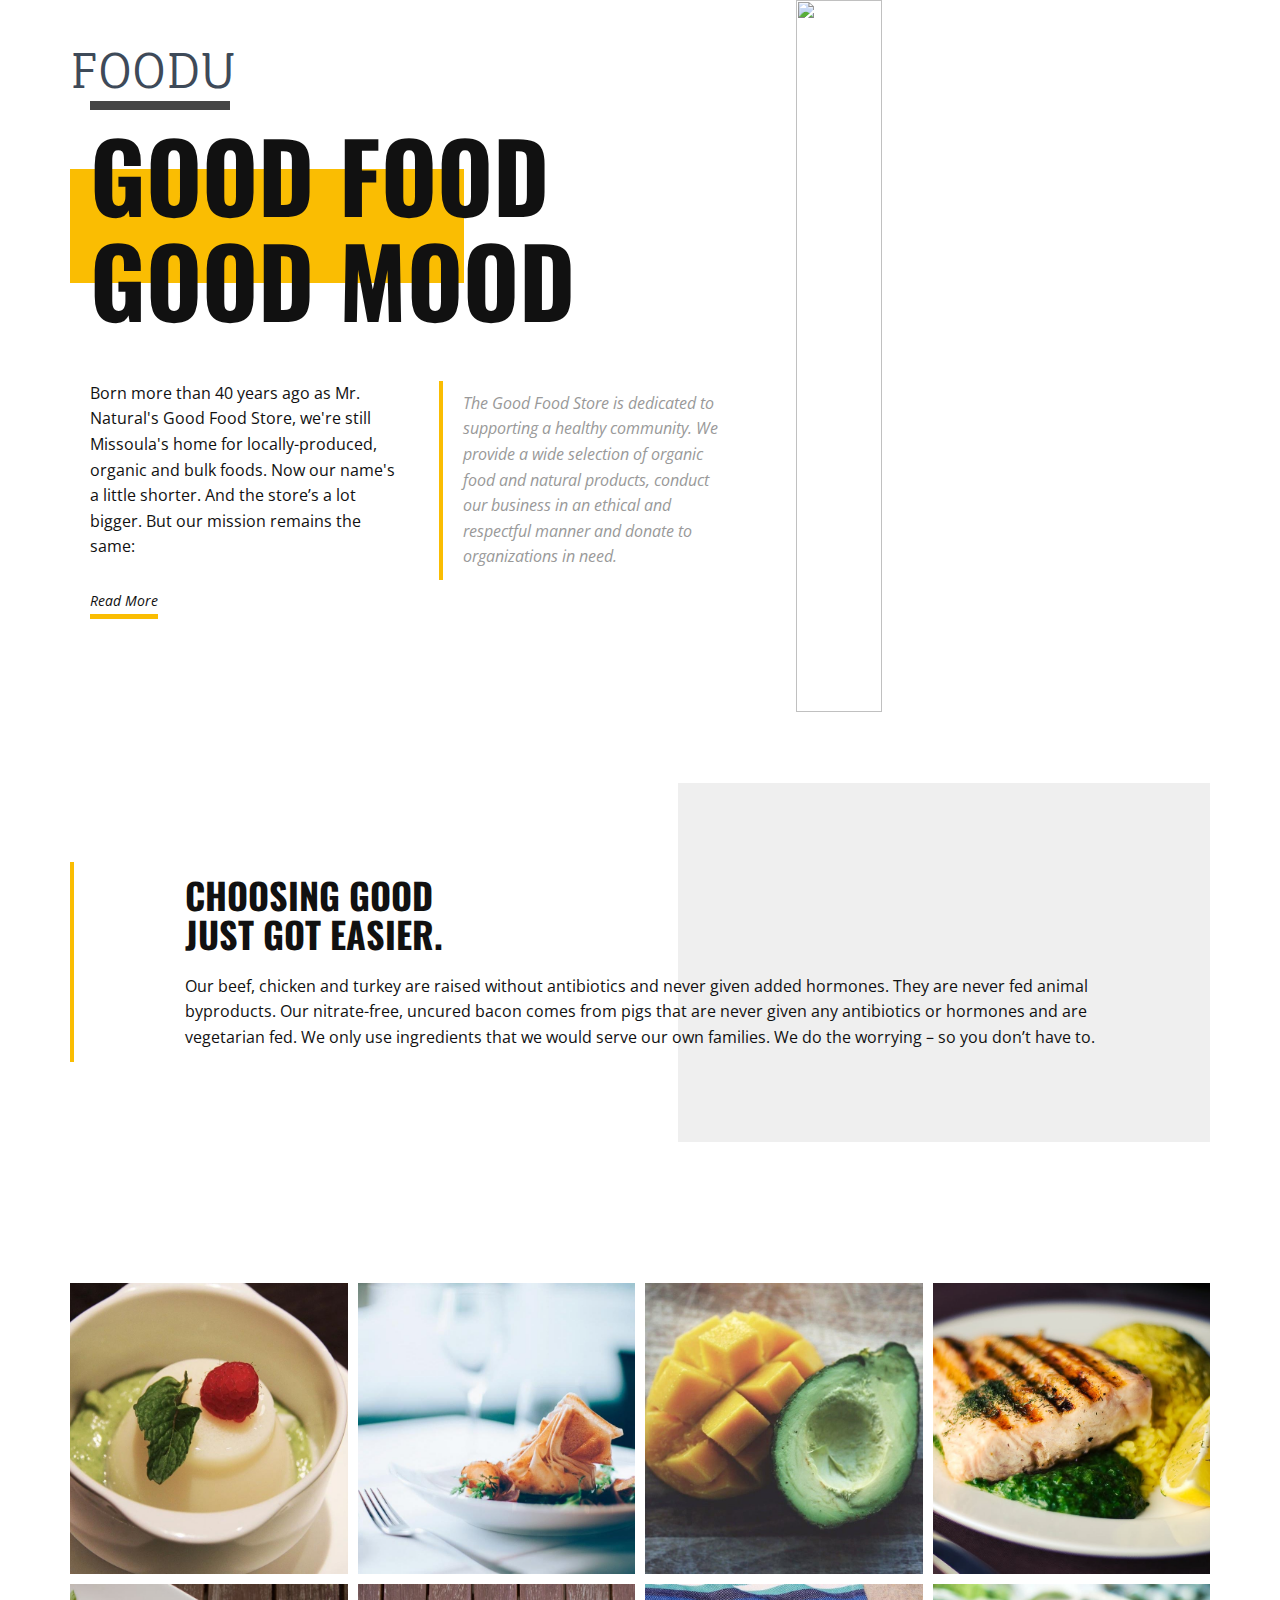
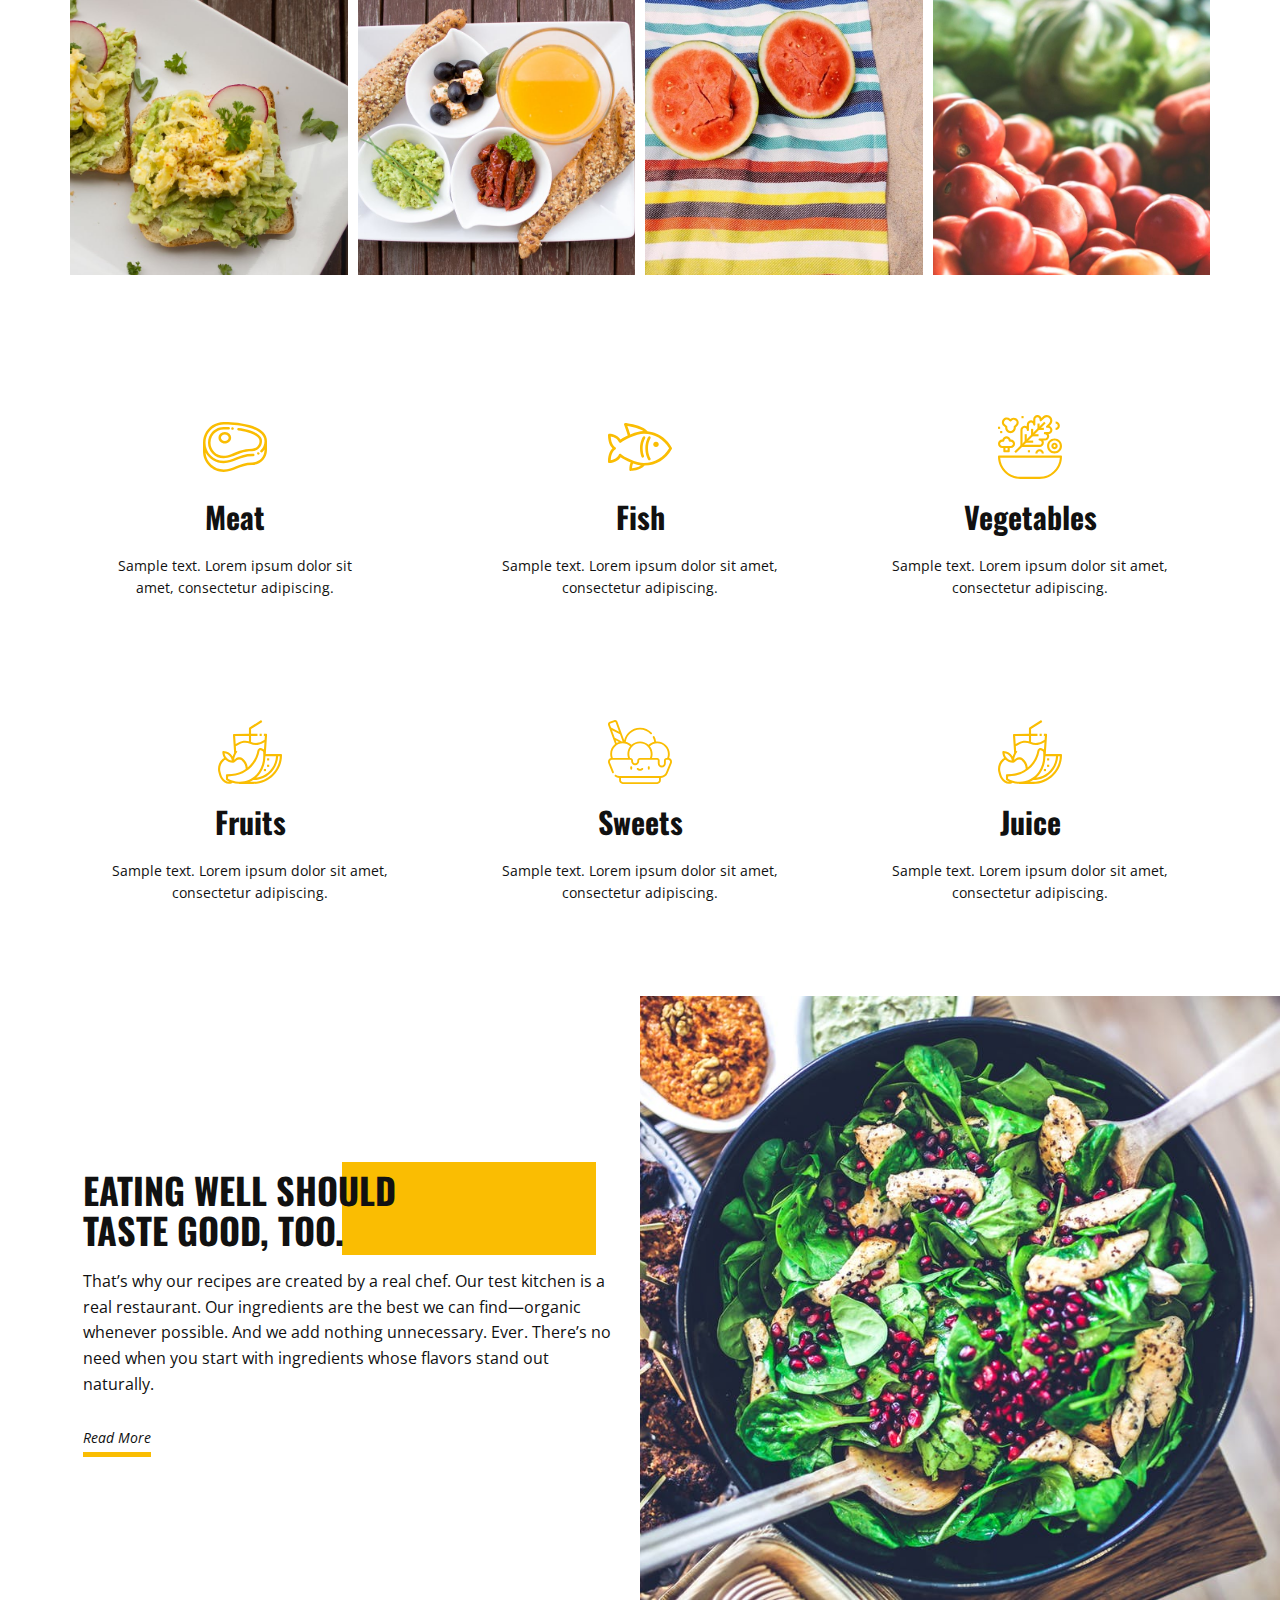
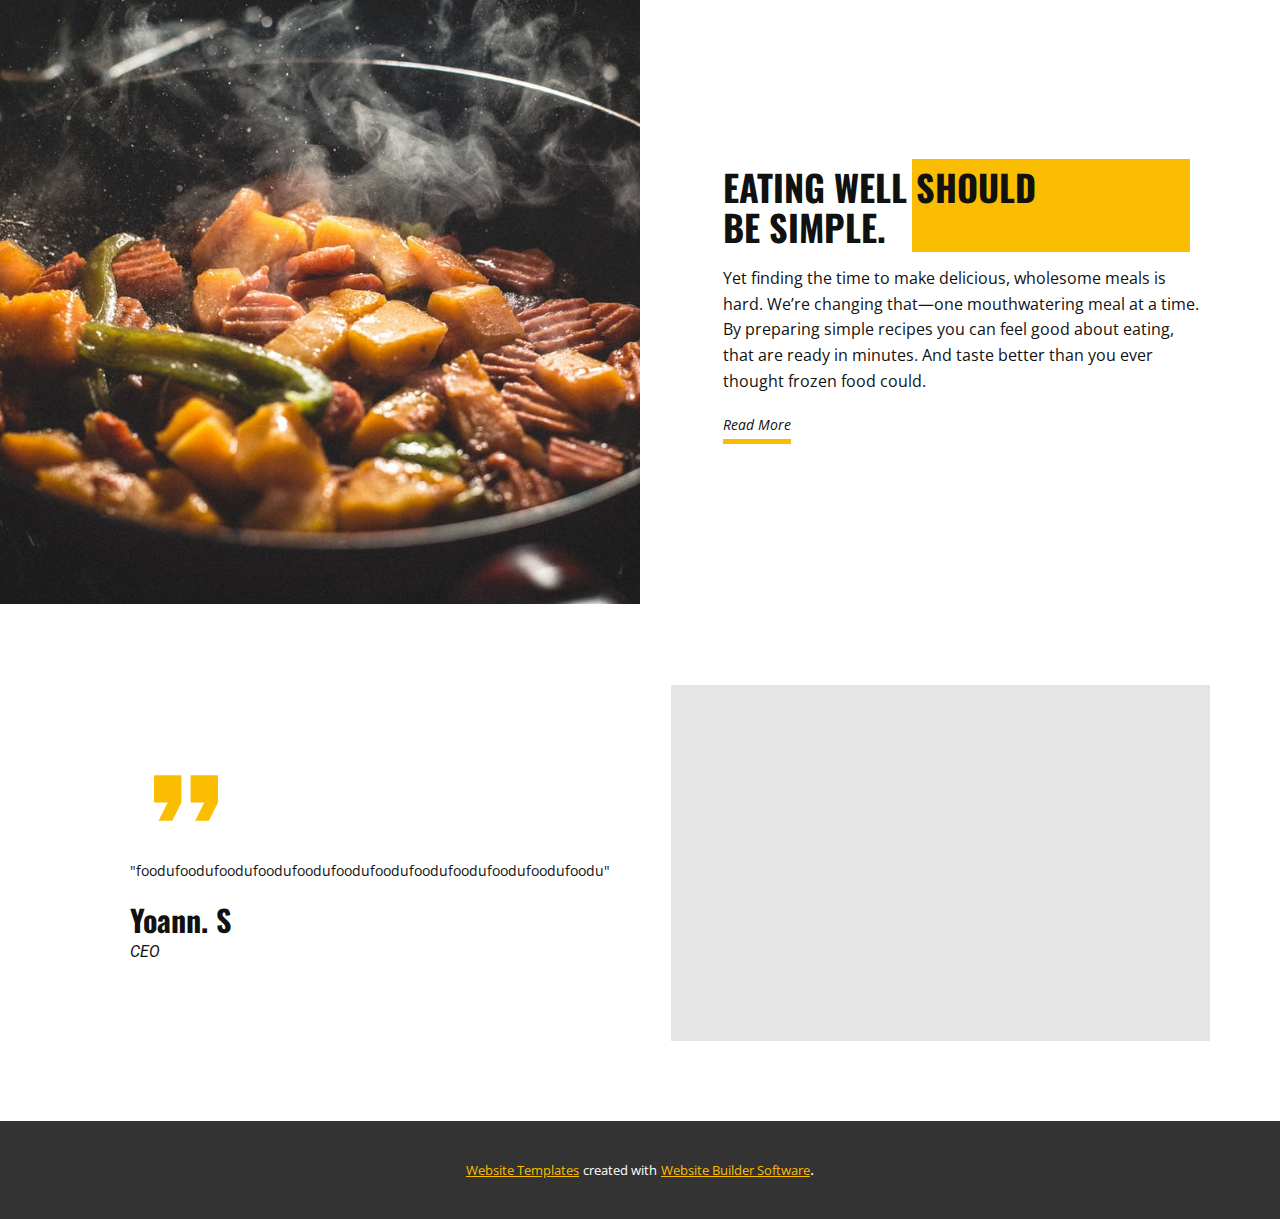
==== commit 592127fc: "reset 30 july" ====
--- a/index.html
+++ b/index.html
@@ -33,7 +33,7 @@
   <meta data-intl-tel-input-cdn-path="intlTelInput/"></head>
   <body data-home-page="https://website4109199.nicepage.io/FOODU.html?version=cc83114f-f279-48e8-bfd9-7472bf4fb6cc" data-home-page-title="FOODU" class="u-body u-xl-mode" data-lang="en"> 
     <section class="u-clearfix u-section-1" id="sec-5e06">
-      <img src="images/d42af3f464955b038c7b12a3b7f259b6.png" alt="" class="u-expanded-height-lg u-expanded-height-md u-expanded-height-xl u-image u-image-default u-image-1" data-image-width="307" data-image-height="468">
+      <img src="d42af3f464955b038c7b12a3b7f259b6.png" alt="" class="u-expanded-height-lg u-expanded-height-md u-expanded-height-xl u-image u-image-default u-image-1" data-image-width="307" data-image-height="468">
       <h1 class="u-custom-font u-text u-text-default u-text-palette-2-dark-2 u-text-1">FOODU</h1>
       <div class="u-clearfix u-layout-wrap u-layout-wrap-1">
         <div class="u-layout" style="">
